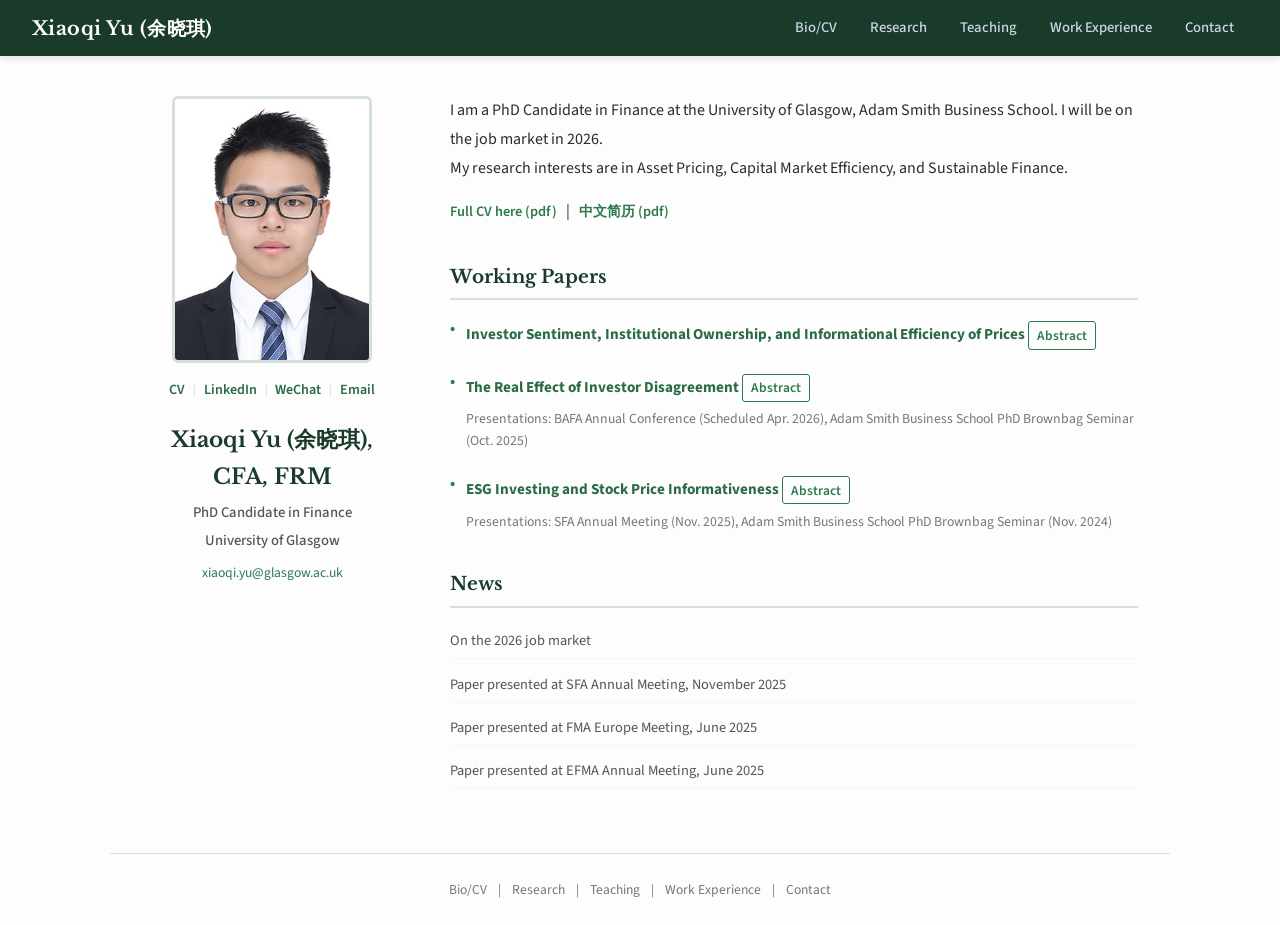
==== index.html @ 25a17296 "Update index.html" ====
<!DOCTYPE html>
<html lang="en">
<head>
  <meta charset="UTF-8">
  <meta name="viewport" content="width=device-width, initial-scale=1.0">
  <title>Xiaoqi Yu (余晓琪), CFA, FRM | Home</title>
  <meta name="google-site-verification" content="K_MhqF_qefeetKIPd_zUK1VlYM7wiKwo7QXGpNwXCl8" />
  <meta name="description" content="Academic homepage of Xiaoqi Yu, PhD Candidate in Finance at the University of Glasgow. Research in Asset Pricing, Capital Market Efficiency, and Sustainable Finance.">
  <link rel="preconnect" href="https://fonts.googleapis.com">
  <link href="https://fonts.googleapis.com/css2?family=Libre+Baskerville:wght@400;700&family=Source+Sans+3:wght@400;500;600;700&display=swap" rel="stylesheet">
  <link rel="stylesheet" href="style.css">
</head>
<body>

  <nav class="topnav">
    <a href="index.html" class="brand">Xiaoqi Yu (余晓琪)</a>
    <button class="hamburger" onclick="document.querySelector('.topnav ul').classList.toggle('open')" aria-label="Toggle menu">
      <span></span><span></span><span></span>
    </button>
    <ul>
      <li><a href="bio.html">Bio/CV</a></li>
      <li><a href="research.html">Research</a></li>
      <li><a href="teaching.html">Teaching</a></li>
      <li><a href="experience.html">Work Experience</a></li>
      <li><a href="contact.html">Contact</a></li>
    </ul>
  </nav>

  <!-- WeChat QR Popup -->
  <div class="wechat-overlay" id="wechatOverlay" onclick="if(event.target===this)this.classList.remove('open')">
    <div class="wechat-popup">
      <button class="close-btn" onclick="document.getElementById('wechatOverlay').classList.remove('open')">&times;</button>
      <h3>WeChat</h3>
      <p>Scan to add me on WeChat</p>
      <!-- Replace with your QR code image -->
      <img src="contact/WeChat%20QR%20code.jpg" alt="WeChat QR Code">
    </div>
  </div>

  <div class="page-wrapper">

    <!-- SIDEBAR -->
    <aside class="sidebar">
      <!-- Replace with your photo uploaded to contact/ folder -->
      <img class="profile-photo" src="contact/Photo-1.jpg" alt="Xiaoqi Yu">

      <div class="quick-links">
        <a href="contact/Xiaoqi%20Yu.pdf">CV</a>
        <span>|</span>
        <a href="https://www.linkedin.com/in/xiaoqi-yu-cfa-frm-919667102/" target="_blank">LinkedIn</a>
        <span>|</span>
        <a onclick="document.getElementById('wechatOverlay').classList.add('open')">WeChat</a>
        <span>|</span>
        <a href="mailto:xiaoqi.yu@glasgow.ac.uk">Email</a>
      </div>

      <div class="name">Xiaoqi Yu (余晓琪), CFA, FRM</div>
      <div class="title-line">PhD Candidate in Finance</div>
      <div class="title-line">University of Glasgow</div>
      <a class="email-link" href="mailto:xiaoqi.yu@glasgow.ac.uk">xiaoqi.yu@glasgow.ac.uk</a>
    </aside>

    <!-- MAIN CONTENT -->
    <main class="main-content">

      <p class="bio-text">
        I am a PhD Candidate in Finance at the University of Glasgow, Adam Smith Business School. I will be on the job market in 2026.<br>
        My research interests are in Asset Pricing, Capital Market Efficiency, and Sustainable Finance.
      </p>

      <a class="cv-link" href="contact/Xiaoqi%20Yu.pdf">Full CV here (pdf)</a>
      &nbsp;&nbsp;|&nbsp;&nbsp;
      <a class="cv-link" href="contact/%E4%BD%99%E6%99%93%E7%90%AA-%E4%B8%AD%E6%96%87%E7%AE%80%E5%8E%86.pdf">中文简历 (pdf)</a>

      <!-- WORKING PAPERS -->
      <h2 class="section-heading">Working Papers</h2>
      <ul class="paper-list">
        <li>
          <a class="paper-title" href="research/xiaoqi_ufuk_martin_sentiment.pdf">Investor Sentiment, Institutional Ownership, and Informational Efficiency of Prices</a>
          <span class="abstract-toggle" onclick="this.nextElementSibling.classList.toggle('open')">Abstract</span>
          <div class="abstract-content">
            We show that a stock's sensitivity to investor sentiment, measured by sentiment beta, significantly weakens the positive relation between institutional ownership and price efficiency. This impact of sentiment beta is more pronounced following optimistic periods, among overpriced stocks, and for active institutional ownership, confirming that sentiment beta acts as a binding arbitrage friction. We further show that this risk operates through two channels. First, only the sentiment-beta-orthogonal component of institutional ownership improves price efficiency, while the sentiment-beta-driven component does not. Second, institutions reduce both their holdings and trading in low-sentiment-beta stocks when sentiment exposure rises, precisely where their trading is most effective at reducing noise. Together, these channels create a self-reinforcing dynamic in which rising sentiment beta increases arbitrage risk, institutions disengage, and affected stocks are left with less informed participation and lower price efficiency. Our results are robust to alternative measures of efficiency, sentiment, and institutional activity, empirical specifications, and tests for reverse causality.
        <li>
          <a class="paper-title" href="research/xiaoqi_disagreement.pdf">The Real Effect of Investor Disagreement</a>
          <span class="abstract-toggle" onclick="this.nextElementSibling.classList.toggle('open')">Abstract</span>
          <div class="abstract-content">
            This paper studies the impact of investor disagreement on the market feedback effect. We argue and show that disagreement contains useful private information for managerial learning, such that it is positively associated with investment-to-Q sensitivity. This impact is more pronounced when learning is more likely to occur, namely for R&amp;D investment, for growth firms, and for firms that are less financially constrained. Our analysis based on a disagreement measure constructed from forecast revisions further substantiates this mechanism and helps mitigate reverse causality concerns. We also rule out the alternative explanation that disagreement merely reflects valuation uncertainty. Overall, the study provides evidence on the real effects of investor disagreement.
          </div>
          <div class="presentations">Presentations: BAFA Annual Conference (Scheduled Apr. 2026), Adam Smith Business School PhD Brownbag Seminar (Oct. 2025)</div>
        </li>
        <li>
          <a class="paper-title" href="research/xiaoqi_esginfo.pdf">ESG Investing and Stock Price Informativeness</a>
          <span class="abstract-toggle" onclick="this.nextElementSibling.classList.toggle('open')">Abstract</span>
          <div class="abstract-content">
            This study examines the impact of environmental, social, and governance (ESG) investing on stock price informativeness (PI), using 53,188 U.S. stock-quarter observations from 1996 to 2020. Price informativeness, measured as the reduction in uncertainty about future earnings based on current prices, improves with higher ESG institutional ownership. The effect is more pronounced for firms with lower ESG performance and higher ESG disclosure quality. Mechanism analysis identifies two primary channels: improved information environments, indicated by increased analyst coverage and EDGAR search volume, and long-term ESG engagement, which promotes sustainable practices and reduces uncertainty. These findings contribute to the ongoing debate on ESG investing's market implications by providing evidence that ESG ownership enhances stock price informativeness, suggesting that ESG integration strengthens market efficiency and financial stability rather than distorting price signals.
          </div>
          <div class="presentations">Presentations: SFA Annual Meeting (Nov. 2025), Adam Smith Business School PhD Brownbag Seminar (Nov. 2024)</div>
        </li>
      </ul>

      <!-- NEWS -->
      <h2 class="section-heading">News</h2>
      <ul class="news-list">
        <li><a href="#">On the 2026 job market</a></li>
        <li><a href="#">Paper presented at SFA Annual Meeting, November 2025</a></li>
        <li><a href="#">Paper presented at FMA Europe Meeting, June 2025</a></li>
        <li><a href="#">Paper presented at EFMA Annual Meeting, June 2025</a></li>
      </ul>

    </main>
  </div>

  <footer>
    <a href="bio.html">Bio/CV</a> |
    <a href="research.html">Research</a> |
    <a href="teaching.html">Teaching</a> |
    <a href="experience.html">Work Experience</a> |
    <a href="contact.html">Contact</a>
  </footer>

</body>
</html>
---- style.css ----
/* ====== RESET & BASE ====== */
*, *::before, *::after {
  margin: 0;
  padding: 0;
  box-sizing: border-box;
}

:root {
  --navy: #1a3a2a;
  --navy-light: #2a5a40;
  --accent: #2d7a4f;
  --accent-hover: #1d6a3f;
  --text: #2c2c2c;
  --text-light: #555;
  --text-muted: #777;
  --bg: #fdfdfd;
  --bg-alt: #f3f7f5;
  --border: #d4e0d9;
  --link: #2a6b45;
  --link-hover: #1a4d32;
  --sidebar-width: 260px;
  --content-max: 720px;
  --page-max: 1060px;
}

html {
  font-size: 16px;
  scroll-behavior: smooth;
}

body {
  font-family: 'Source Sans 3', 'Segoe UI', sans-serif;
  color: var(--text);
  background: var(--bg);
  line-height: 1.7;
  -webkit-font-smoothing: antialiased;
}

a {
  color: var(--link);
  text-decoration: none;
  transition: color 0.2s ease;
}

a:hover {
  color: var(--link-hover);
  text-decoration: underline;
}

img {
  max-width: 100%;
  display: block;
}

/* ====== NAVIGATION ====== */
nav.topnav {
  background: var(--navy);
  padding: 0 2rem;
  display: flex;
  align-items: center;
  justify-content: space-between;
  height: 56px;
  position: sticky;
  top: 0;
  z-index: 100;
  box-shadow: 0 2px 8px rgba(0,0,0,0.12);
}

nav.topnav .brand {
  font-family: 'Libre Baskerville', Georgia, serif;
  font-size: 1.2rem;
  color: #fff;
  font-weight: 700;
  letter-spacing: 0.02em;
}

nav.topnav .brand:hover {
  color: #d4e8dc;
  text-decoration: none;
}

nav.topnav ul {
  list-style: none;
  display: flex;
  gap: 0.25rem;
}

nav.topnav ul li a {
  color: #ccd6e6;
  padding: 0.5rem 0.9rem;
  border-radius: 4px;
  font-size: 0.92rem;
  font-weight: 500;
  transition: background 0.2s, color 0.2s;
}

nav.topnav ul li a:hover,
nav.topnav ul li a.active {
  background: rgba(255,255,255,0.1);
  color: #fff;
  text-decoration: none;
}

.hamburger {
  display: none;
  background: none;
  border: none;
  cursor: pointer;
  padding: 4px;
}

.hamburger span {
  display: block;
  width: 22px;
  height: 2px;
  background: #ccd6e6;
  margin: 5px 0;
  border-radius: 2px;
  transition: 0.3s;
}

/* ====== MAIN LAYOUT ====== */
.page-wrapper {
  max-width: var(--page-max);
  margin: 0 auto;
  padding: 2.5rem 2rem 4rem;
  display: flex;
  gap: 3rem;
}

/* ====== SIDEBAR (home page) ====== */
.sidebar {
  width: var(--sidebar-width);
  flex-shrink: 0;
  text-align: center;
}

.sidebar .profile-photo {
  width: 200px;
  height: 267px;
  border-radius: 6px;
  object-fit: cover;
  margin: 0 auto 1rem;
  border: 3px solid var(--border);
  background: var(--bg-alt);
}

.sidebar .quick-links {
  font-size: 0.88rem;
  margin-bottom: 1.2rem;
  color: var(--text-muted);
}

.sidebar .quick-links a {
  font-weight: 600;
  cursor: pointer;
}

.sidebar .quick-links span {
  margin: 0 0.3rem;
  color: var(--border);
}

.sidebar .name {
  font-family: 'Libre Baskerville', Georgia, serif;
  font-size: 1.35rem;
  font-weight: 700;
  color: var(--navy);
  margin-bottom: 0.3rem;
}

.sidebar .title-line {
  font-size: 0.92rem;
  color: var(--text-light);
  margin-bottom: 0.15rem;
  font-weight: 500;
}

.sidebar .email-link {
  font-size: 0.85rem;
  color: var(--accent);
  margin-top: 0.5rem;
  display: block;
}

/* ====== MAIN CONTENT ====== */
.main-content {
  flex: 1;
  max-width: var(--content-max);
  min-width: 0;
}

.bio-text {
  font-size: 1rem;
  line-height: 1.8;
  margin-bottom: 1rem;
  color: var(--text);
}

.cv-link {
  font-size: 0.9rem;
  font-weight: 600;
  color: var(--accent);
}

/* ====== SECTION HEADINGS ====== */
.section-heading {
  font-family: 'Libre Baskerville', Georgia, serif;
  font-size: 1.15rem;
  font-weight: 700;
  color: var(--navy);
  margin: 2.2rem 0 1rem;
  padding-bottom: 0.4rem;
  border-bottom: 2px solid var(--border);
}

/* ====== PAPER LIST ====== */
.paper-list {
  list-style: none;
  display: flex;
  flex-direction: column;
  gap: 1.2rem;
}

.paper-list li {
  font-size: 0.95rem;
  line-height: 1.6;
  padding-left: 1rem;
  position: relative;
}

.paper-list li::before {
  content: '•';
  position: absolute;
  left: 0;
  color: var(--accent);
  font-weight: bold;
}

.paper-list li .paper-title {
  font-weight: 700;
  color: var(--link);
}

.paper-list li .paper-title:hover {
  color: var(--link-hover);
}

.paper-list li .coauthors {
  color: var(--text-light);
}

.paper-list li .paper-detail {
  font-size: 0.88rem;
  color: var(--text-muted);
  font-style: italic;
  margin-top: 0.2rem;
}

/* ====== ABSTRACT TOGGLE ====== */
.abstract-toggle {
  display: inline-block;
  font-size: 0.84rem;
  font-weight: 600;
  color: var(--accent);
  cursor: pointer;
  margin-top: 0.3rem;
  padding: 0.15rem 0.5rem;
  border: 1px solid var(--accent);
  border-radius: 3px;
  background: transparent;
  transition: background 0.2s, color 0.2s;
  user-select: none;
}

.abstract-toggle:hover {
  background: var(--accent);
  color: #fff;
}

.abstract-content {
  display: none;
  margin-top: 0.6rem;
  padding: 0.8rem 1rem;
  background: var(--bg-alt);
  border-left: 3px solid var(--accent);
  border-radius: 0 4px 4px 0;
  font-size: 0.88rem;
  line-height: 1.7;
  color: var(--text-light);
}

.abstract-content.open {
  display: block;
}

.presentations {
  font-size: 0.86rem;
  color: var(--text-muted);
  margin-top: 0.4rem;
}

/* ====== NEWS LIST ====== */
.news-list {
  list-style: none;
  display: flex;
  flex-direction: column;
  gap: 0.5rem;
}

.news-list li a {
  font-size: 0.9rem;
  line-height: 1.5;
  color: var(--text-light);
  display: block;
  padding: 0.4rem 0;
  border-bottom: 1px solid var(--bg-alt);
  transition: color 0.2s;
}

.news-list li a:hover {
  color: var(--link);
  text-decoration: none;
}

/* ====== FULL WIDTH PAGE ====== */
.page-full {
  max-width: var(--page-max);
  margin: 0 auto;
  padding: 2.5rem 2rem 4rem;
}

.page-title {
  font-family: 'Libre Baskerville', Georgia, serif;
  font-size: 1.6rem;
  font-weight: 700;
  color: var(--navy);
  margin-bottom: 1.5rem;
  padding-bottom: 0.5rem;
  border-bottom: 2px solid var(--border);
}

.page-full p,
.page-full li {
  font-size: 0.97rem;
  line-height: 1.8;
  color: var(--text);
}

.page-full p + p {
  margin-top: 1rem;
}

/* ====== TABLE ====== */
.info-table {
  width: 100%;
  border-collapse: collapse;
  margin: 1rem 0 2rem;
}

.info-table th,
.info-table td {
  text-align: left;
  padding: 0.6rem 1rem;
  font-size: 0.93rem;
  border-bottom: 1px solid var(--border);
}

.info-table th {
  font-weight: 700;
  color: var(--navy);
  background: var(--bg-alt);
  white-space: nowrap;
}

.info-table td {
  color: var(--text);
}

/* ====== EXPERIENCE ====== */
.experience-item {
  margin-bottom: 2rem;
}

.experience-item .exp-header {
  display: flex;
  justify-content: space-between;
  align-items: baseline;
  flex-wrap: wrap;
  margin-bottom: 0.3rem;
}

.experience-item .exp-company {
  font-family: 'Libre Baskerville', Georgia, serif;
  font-size: 1.05rem;
  font-weight: 700;
  color: var(--navy);
}

.experience-item .exp-date {
  font-size: 0.88rem;
  color: var(--text-muted);
}

.experience-item .exp-role {
  font-size: 0.95rem;
  font-weight: 600;
  color: var(--text-light);
  margin-bottom: 0.2rem;
}

.experience-item .exp-location {
  font-size: 0.88rem;
  color: var(--text-muted);
  margin-bottom: 0.6rem;
}

.experience-item ul {
  list-style: none;
  display: flex;
  flex-direction: column;
  gap: 0.4rem;
}

.experience-item ul li {
  font-size: 0.93rem;
  line-height: 1.7;
  padding-left: 1rem;
  position: relative;
  color: var(--text);
}

.experience-item ul li::before {
  content: '•';
  position: absolute;
  left: 0;
  color: var(--accent);
  font-weight: bold;
}

/* ====== CONTACT PAGE ====== */
.contact-grid {
  display: grid;
  grid-template-columns: 1fr 1fr;
  gap: 2rem;
  margin-top: 1rem;
}

.contact-card {
  background: var(--bg-alt);
  border: 1px solid var(--border);
  border-radius: 6px;
  padding: 1.5rem;
}

.contact-card h3 {
  font-family: 'Libre Baskerville', Georgia, serif;
  font-size: 1rem;
  color: var(--navy);
  margin-bottom: 0.8rem;
}

.contact-card p {
  font-size: 0.93rem;
  line-height: 1.7;
  color: var(--text-light);
}

.contact-card .wechat-qr {
  max-width: 180px;
  margin-top: 0.5rem;
  border-radius: 4px;
  border: 1px solid var(--border);
}

/* ====== WECHAT POPUP (sidebar) ====== */
.wechat-overlay {
  display: none;
  position: fixed;
  top: 0;
  left: 0;
  width: 100%;
  height: 100%;
  background: rgba(0,0,0,0.5);
  z-index: 200;
  justify-content: center;
  align-items: center;
}

.wechat-overlay.open {
  display: flex;
}

.wechat-popup {
  background: #fff;
  border-radius: 8px;
  padding: 2rem;
  text-align: center;
  max-width: 300px;
  box-shadow: 0 8px 32px rgba(0,0,0,0.2);
  position: relative;
}

.wechat-popup h3 {
  font-family: 'Libre Baskerville', Georgia, serif;
  font-size: 1rem;
  color: var(--navy);
  margin-bottom: 0.5rem;
}

.wechat-popup p {
  font-size: 0.88rem;
  color: var(--text-muted);
  margin-bottom: 1rem;
}

.wechat-popup img {
  max-width: 200px;
  margin: 0 auto;
  border-radius: 4px;
  border: 1px solid var(--border);
}

.wechat-popup .close-btn {
  position: absolute;
  top: 0.5rem;
  right: 0.8rem;
  font-size: 1.3rem;
  background: none;
  border: none;
  cursor: pointer;
  color: var(--text-muted);
  line-height: 1;
}

.wechat-popup .close-btn:hover {
  color: var(--text);
}

/* ====== FOOTER ====== */
footer {
  text-align: center;
  padding: 1.5rem 2rem;
  font-size: 0.85rem;
  color: var(--text-muted);
  border-top: 1px solid var(--border);
  max-width: var(--page-max);
  margin: 0 auto;
}

footer a {
  color: var(--text-muted);
  margin: 0 0.5rem;
}

footer a:hover {
  color: var(--link);
}

/* ====== RESPONSIVE ====== */
@media (max-width: 768px) {
  nav.topnav {
    padding: 0 1rem;
  }

  nav.topnav ul {
    display: none;
    position: absolute;
    top: 56px;
    left: 0;
    right: 0;
    background: var(--navy);
    flex-direction: column;
    padding: 0.5rem 0;
    box-shadow: 0 4px 12px rgba(0,0,0,0.15);
  }

  nav.topnav ul.open {
    display: flex;
  }

  nav.topnav ul li a {
    padding: 0.7rem 1.5rem;
    display: block;
  }

  .hamburger {
    display: block;
  }

  .page-wrapper {
    flex-direction: column;
    padding: 1.5rem 1rem 3rem;
    gap: 2rem;
  }

  .sidebar {
    width: 100%;
  }

  .sidebar .profile-photo {
    width: 160px;
    height: 213px;
  }

  .contact-grid {
    grid-template-columns: 1fr;
  }

  .page-full {
    padding: 1.5rem 1rem 3rem;
  }

  .experience-item .exp-header {
    flex-direction: column;
  }
}
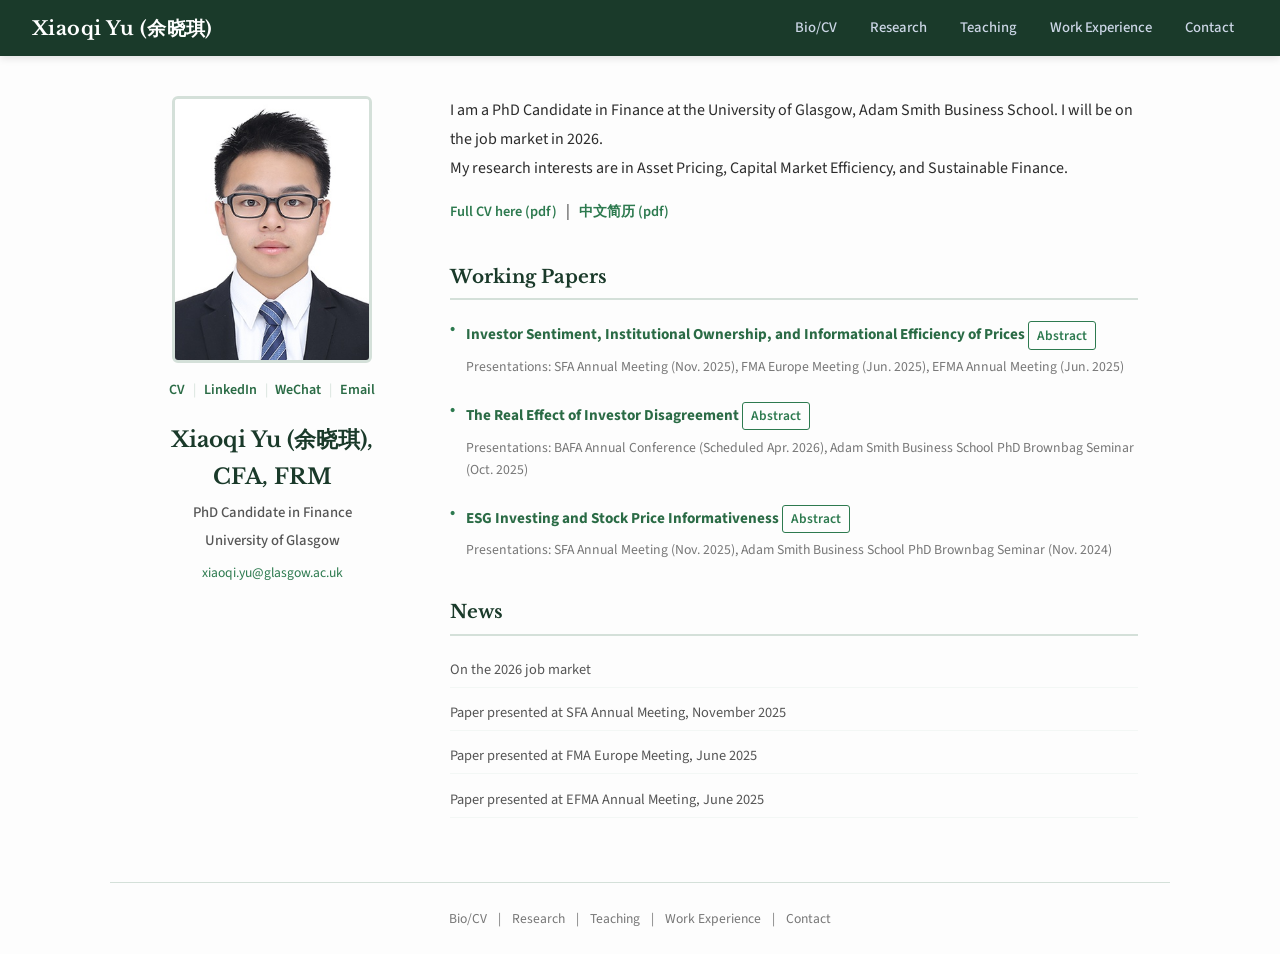
==== commit f32edadb: "Update index.html" ====
--- a/index.html
+++ b/index.html
@@ -80,6 +80,8 @@
           <span class="abstract-toggle" onclick="this.nextElementSibling.classList.toggle('open')">Abstract</span>
           <div class="abstract-content">
             We show that a stock's sensitivity to investor sentiment, measured by sentiment beta, significantly weakens the positive relation between institutional ownership and price efficiency. This impact of sentiment beta is more pronounced following optimistic periods, among overpriced stocks, and for active institutional ownership, confirming that sentiment beta acts as a binding arbitrage friction. We further show that this risk operates through two channels. First, only the sentiment-beta-orthogonal component of institutional ownership improves price efficiency, while the sentiment-beta-driven component does not. Second, institutions reduce both their holdings and trading in low-sentiment-beta stocks when sentiment exposure rises, precisely where their trading is most effective at reducing noise. Together, these channels create a self-reinforcing dynamic in which rising sentiment beta increases arbitrage risk, institutions disengage, and affected stocks are left with less informed participation and lower price efficiency. Our results are robust to alternative measures of efficiency, sentiment, and institutional activity, empirical specifications, and tests for reverse causality.
+          </div>
+          <div class="presentations">Presentations: SFA Annual Meeting (Nov. 2025), FMA Europe Meeting (Jun. 2025), EFMA Annual Meeting (Jun. 2025)</div>
         <li>
           <a class="paper-title" href="research/xiaoqi_disagreement.pdf">The Real Effect of Investor Disagreement</a>
           <span class="abstract-toggle" onclick="this.nextElementSibling.classList.toggle('open')">Abstract</span>
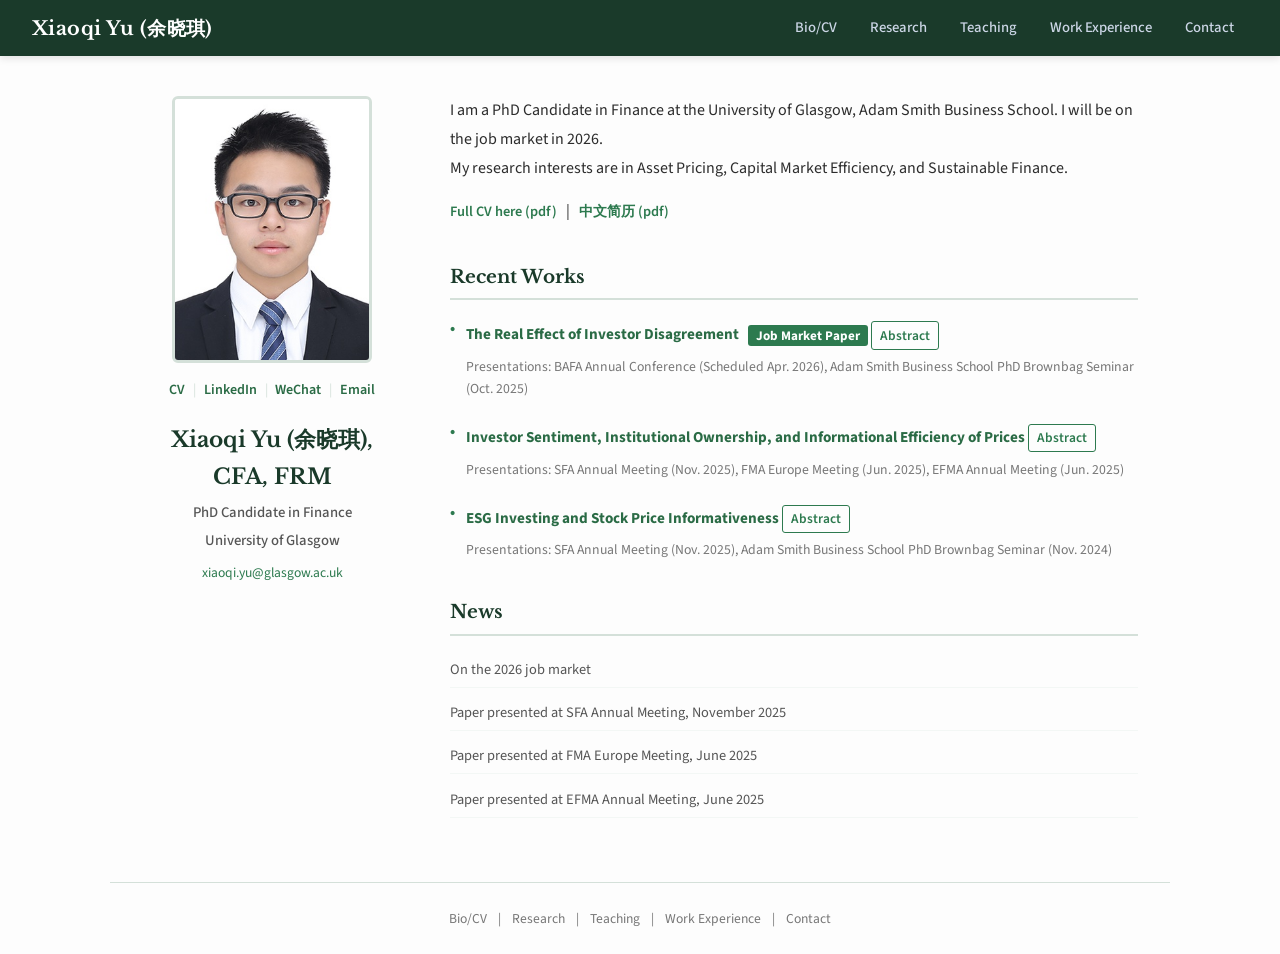
==== commit 2085c460: "Update index.html" ====
--- a/index.html
+++ b/index.html
@@ -73,8 +73,17 @@
       <a class="cv-link" href="contact/%E4%BD%99%E6%99%93%E7%90%AA-%E4%B8%AD%E6%96%87%E7%AE%80%E5%8E%86.pdf">中文简历 (pdf)</a>
 
       <!-- WORKING PAPERS -->
-      <h2 class="section-heading">Working Papers</h2>
+      <h2 class="section-heading">Recent Works</h2>
       <ul class="paper-list">
+        <li>
+          <a class="paper-title" href="research/xiaoqi_disagreement.pdf">The Real Effect of Investor Disagreement</a>
+          <span style="font-size: 0.82rem; font-weight: 700; color: #fff; background: var(--accent); padding: 0.1rem 0.5rem; border-radius: 3px; margin-left: 0.4rem;">Job Market Paper</span>
+          <span class="abstract-toggle" onclick="this.nextElementSibling.classList.toggle('open')">Abstract</span>
+          <div class="abstract-content">
+            This paper studies the impact of investor disagreement on the market feedback effect. We argue and show that disagreement contains useful private information for managerial learning, such that it is positively associated with investment-to-Q sensitivity. This impact is more pronounced when learning is more likely to occur, namely for R&amp;D investment, for growth firms, and for firms that are less financially constrained. Our analysis based on a disagreement measure constructed from forecast revisions further substantiates this mechanism and helps mitigate reverse causality concerns. We also rule out the alternative explanation that disagreement merely reflects valuation uncertainty. Overall, the study provides evidence on the real effects of investor disagreement.
+          </div>
+          <div class="presentations">Presentations: BAFA Annual Conference (Scheduled Apr. 2026), Adam Smith Business School PhD Brownbag Seminar (Oct. 2025)</div>
+        </li>
         <li>
           <a class="paper-title" href="research/xiaoqi_ufuk_martin_sentiment.pdf">Investor Sentiment, Institutional Ownership, and Informational Efficiency of Prices</a>
           <span class="abstract-toggle" onclick="this.nextElementSibling.classList.toggle('open')">Abstract</span>
@@ -82,13 +91,6 @@
             We show that a stock's sensitivity to investor sentiment, measured by sentiment beta, significantly weakens the positive relation between institutional ownership and price efficiency. This impact of sentiment beta is more pronounced following optimistic periods, among overpriced stocks, and for active institutional ownership, confirming that sentiment beta acts as a binding arbitrage friction. We further show that this risk operates through two channels. First, only the sentiment-beta-orthogonal component of institutional ownership improves price efficiency, while the sentiment-beta-driven component does not. Second, institutions reduce both their holdings and trading in low-sentiment-beta stocks when sentiment exposure rises, precisely where their trading is most effective at reducing noise. Together, these channels create a self-reinforcing dynamic in which rising sentiment beta increases arbitrage risk, institutions disengage, and affected stocks are left with less informed participation and lower price efficiency. Our results are robust to alternative measures of efficiency, sentiment, and institutional activity, empirical specifications, and tests for reverse causality.
           </div>
           <div class="presentations">Presentations: SFA Annual Meeting (Nov. 2025), FMA Europe Meeting (Jun. 2025), EFMA Annual Meeting (Jun. 2025)</div>
-        <li>
-          <a class="paper-title" href="research/xiaoqi_disagreement.pdf">The Real Effect of Investor Disagreement</a>
-          <span class="abstract-toggle" onclick="this.nextElementSibling.classList.toggle('open')">Abstract</span>
-          <div class="abstract-content">
-            This paper studies the impact of investor disagreement on the market feedback effect. We argue and show that disagreement contains useful private information for managerial learning, such that it is positively associated with investment-to-Q sensitivity. This impact is more pronounced when learning is more likely to occur, namely for R&amp;D investment, for growth firms, and for firms that are less financially constrained. Our analysis based on a disagreement measure constructed from forecast revisions further substantiates this mechanism and helps mitigate reverse causality concerns. We also rule out the alternative explanation that disagreement merely reflects valuation uncertainty. Overall, the study provides evidence on the real effects of investor disagreement.
-          </div>
-          <div class="presentations">Presentations: BAFA Annual Conference (Scheduled Apr. 2026), Adam Smith Business School PhD Brownbag Seminar (Oct. 2025)</div>
         </li>
         <li>
           <a class="paper-title" href="research/xiaoqi_esginfo.pdf">ESG Investing and Stock Price Informativeness</a>
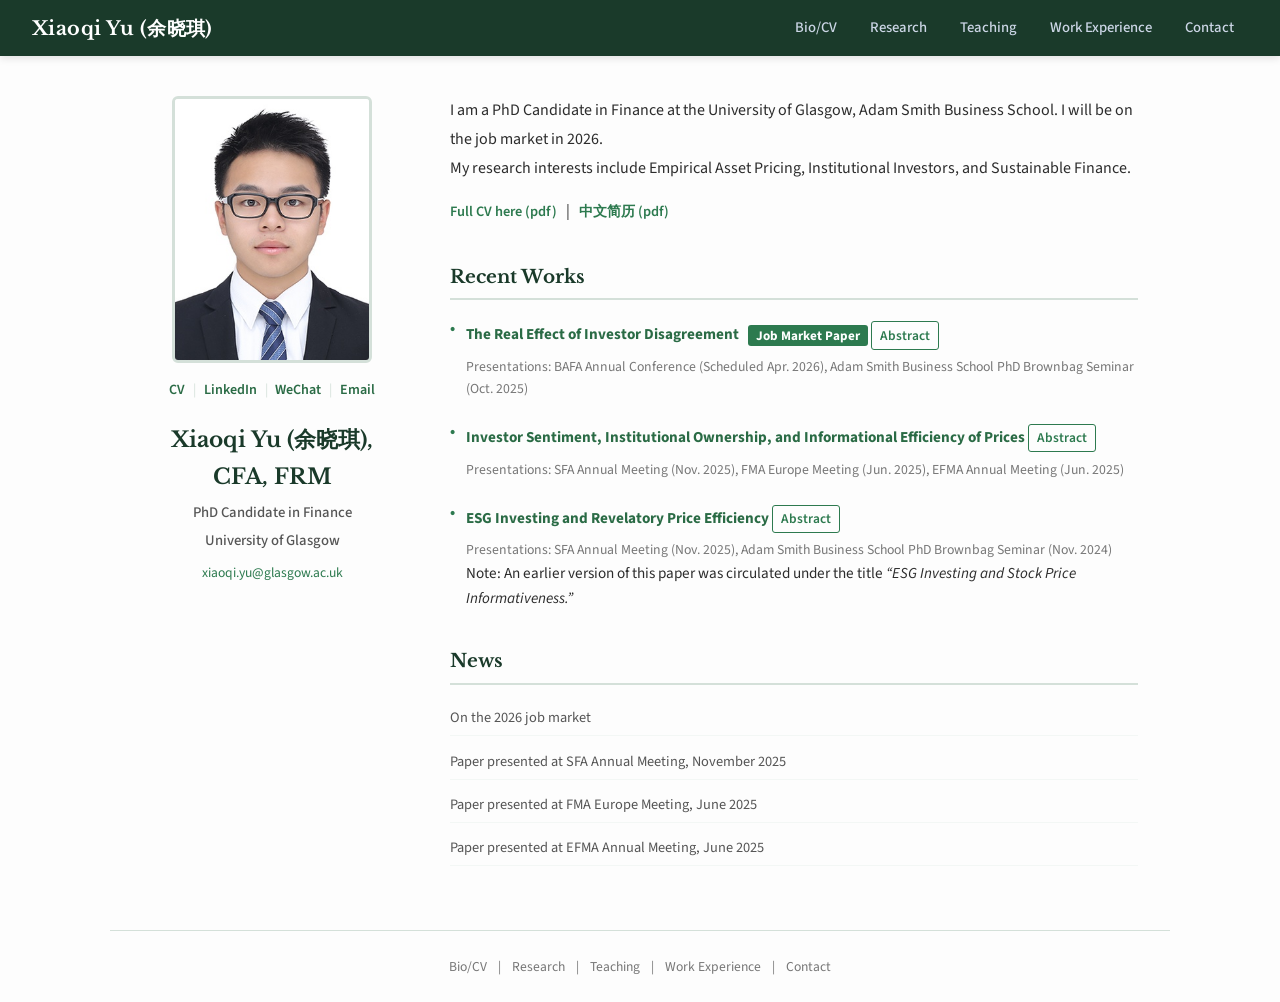
==== commit bc5fdd29: "Revise research interests and paper abstracts Updated research interests and abstract content for cl" ====
--- a/index.html
+++ b/index.html
@@ -9,6 +9,8 @@
   <link rel="preconnect" href="https://fonts.googleapis.com">
   <link href="https://fonts.googleapis.com/css2?family=Libre+Baskerville:wght@400;700&family=Source+Sans+3:wght@400;500;600;700&display=swap" rel="stylesheet">
   <link rel="stylesheet" href="style.css">
+  <link rel="icon" href="favicon.ico" type="image/x-icon">
+  <link rel="apple-touch-icon" href="apple-touch-icon.png">
 </head>
 <body>
 
@@ -65,7 +67,7 @@
 
       <p class="bio-text">
         I am a PhD Candidate in Finance at the University of Glasgow, Adam Smith Business School. I will be on the job market in 2026.<br>
-        My research interests are in Asset Pricing, Capital Market Efficiency, and Sustainable Finance.
+        My research interests include Empirical Asset Pricing, Institutional Investors, and Sustainable Finance.
       </p>
 
       <a class="cv-link" href="contact/Xiaoqi%20Yu.pdf">Full CV here (pdf)</a>
@@ -80,7 +82,7 @@
           <span style="font-size: 0.82rem; font-weight: 700; color: #fff; background: var(--accent); padding: 0.1rem 0.5rem; border-radius: 3px; margin-left: 0.4rem;">Job Market Paper</span>
           <span class="abstract-toggle" onclick="this.nextElementSibling.classList.toggle('open')">Abstract</span>
           <div class="abstract-content">
-            This paper studies the impact of investor disagreement on the market feedback effect. We argue and show that disagreement contains useful private information for managerial learning, such that it is positively associated with investment-to-Q sensitivity. This impact is more pronounced when learning is more likely to occur, namely for R&amp;D investment, for growth firms, and for firms that are less financially constrained. Our analysis based on a disagreement measure constructed from forecast revisions further substantiates this mechanism and helps mitigate reverse causality concerns. We also rule out the alternative explanation that disagreement merely reflects valuation uncertainty. Overall, the study provides evidence on the real effects of investor disagreement.
+            This paper examines how investor disagreement affects the informational feedback from stock prices to corporate investment. We show that higher investor disagreement is associated with stronger investment-to-Q sensitivity. The effect is more pronounced when managers have greater demand for external information (i.e., for R\&D investment and among growth firms) and when investors’ information is more effectively incorporated into prices (i.e., under stronger investor price conditioning and higher analyst coverage), providing evidence consistent with managerial learning. Additional tests indicate that the results are not explained by market timing or valuation uncertainty. Disagreement constructed from analysts' forecast revisions around earnings announcements yields similar results and traces the information flow from the market back to the firm, and analyses exploiting Regulation Fair Disclosure as an exogenous shock provide causal evidence. Overall, the findings suggest that investor disagreement can reflect heterogeneous external information that prices aggregate and managers subsequently use in investment decisions.
           </div>
           <div class="presentations">Presentations: BAFA Annual Conference (Scheduled Apr. 2026), Adam Smith Business School PhD Brownbag Seminar (Oct. 2025)</div>
         </li>
@@ -93,12 +95,13 @@
           <div class="presentations">Presentations: SFA Annual Meeting (Nov. 2025), FMA Europe Meeting (Jun. 2025), EFMA Annual Meeting (Jun. 2025)</div>
         </li>
         <li>
-          <a class="paper-title" href="research/xiaoqi_esginfo.pdf">ESG Investing and Stock Price Informativeness</a>
+          <a class="paper-title" href="research/xiaoqi_esginfo.pdf">ESG Investing and Revelatory Price Efficiency</a>
           <span class="abstract-toggle" onclick="this.nextElementSibling.classList.toggle('open')">Abstract</span>
           <div class="abstract-content">
-            This study examines the impact of environmental, social, and governance (ESG) investing on stock price informativeness (PI), using 53,188 U.S. stock-quarter observations from 1996 to 2020. Price informativeness, measured as the reduction in uncertainty about future earnings based on current prices, improves with higher ESG institutional ownership. The effect is more pronounced for firms with lower ESG performance and higher ESG disclosure quality. Mechanism analysis identifies two primary channels: improved information environments, indicated by increased analyst coverage and EDGAR search volume, and long-term ESG engagement, which promotes sustainable practices and reduces uncertainty. These findings contribute to the ongoing debate on ESG investing's market implications by providing evidence that ESG ownership enhances stock price informativeness, suggesting that ESG integration strengthens market efficiency and financial stability rather than distorting price signals.
+            This study investigates the relation between ESG institutional ownership and revelatory price efficiency. Higher ESG institutional ownership is associated with greater sensitivity of corporate investment to Tobin's $Q$, consistent with stronger managerial learning from stock prices. The relation is particularly pronounced for R\&D investment, where learning is more needed. Higher ESG institutional ownership is associated with greater broad information acquisition and dissemination. This broader informational role is complemented by an ESG-specific component. The effect of ESG ownership is particularly evident when investors' ESG orientation concerns financially material sustainability issues and becomes more pronounced when climate-related opportunities are more salient. Overall, ESG institutional investors help incorporate information into stock prices that managers do not already possess and can use in investment decisions.
           </div>
-          <div class="presentations">Presentations: SFA Annual Meeting (Nov. 2025), Adam Smith Business School PhD Brownbag Seminar (Nov. 2024)</div>
+          <div class="presentations">Presentations: SFA Annual Meeting (Nov. 2025), Adam Smith Business School PhD Brownbag Seminar (Nov. 2024)</div>        
+          <div class="paper-note">Note: An earlier version of this paper was circulated under the title <em>“ESG Investing and Stock Price Informativeness.”</em></div>
         </li>
       </ul>
 
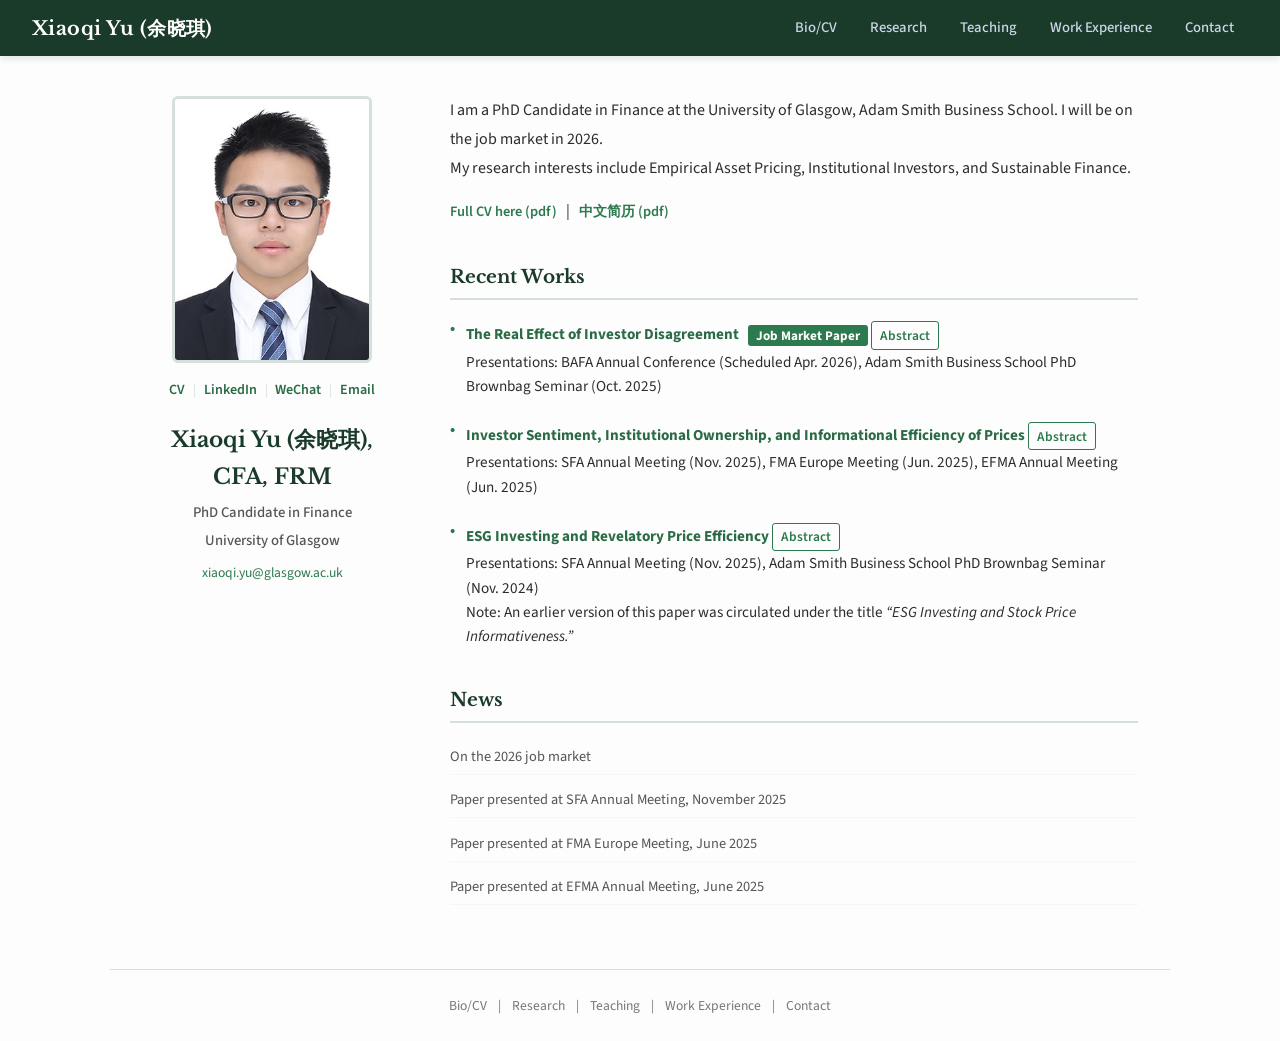
==== commit 414d67e7: "Update index.html" ====
--- a/index.html
+++ b/index.html
@@ -84,7 +84,7 @@
           <div class="abstract-content">
             This paper examines how investor disagreement affects the informational feedback from stock prices to corporate investment. We show that higher investor disagreement is associated with stronger investment-to-Q sensitivity. The effect is more pronounced when managers have greater demand for external information (i.e., for R\&D investment and among growth firms) and when investors’ information is more effectively incorporated into prices (i.e., under stronger investor price conditioning and higher analyst coverage), providing evidence consistent with managerial learning. Additional tests indicate that the results are not explained by market timing or valuation uncertainty. Disagreement constructed from analysts' forecast revisions around earnings announcements yields similar results and traces the information flow from the market back to the firm, and analyses exploiting Regulation Fair Disclosure as an exogenous shock provide causal evidence. Overall, the findings suggest that investor disagreement can reflect heterogeneous external information that prices aggregate and managers subsequently use in investment decisions.
           </div>
-          <div class="presentations">Presentations: BAFA Annual Conference (Scheduled Apr. 2026), Adam Smith Business School PhD Brownbag Seminar (Oct. 2025)</div>
+          <div class="paper-note">Presentations: BAFA Annual Conference (Scheduled Apr. 2026), Adam Smith Business School PhD Brownbag Seminar (Oct. 2025)</div>
         </li>
         <li>
           <a class="paper-title" href="research/xiaoqi_ufuk_martin_sentiment.pdf">Investor Sentiment, Institutional Ownership, and Informational Efficiency of Prices</a>
@@ -92,7 +92,7 @@
           <div class="abstract-content">
             We show that a stock's sensitivity to investor sentiment, measured by sentiment beta, significantly weakens the positive relation between institutional ownership and price efficiency. This impact of sentiment beta is more pronounced following optimistic periods, among overpriced stocks, and for active institutional ownership, confirming that sentiment beta acts as a binding arbitrage friction. We further show that this risk operates through two channels. First, only the sentiment-beta-orthogonal component of institutional ownership improves price efficiency, while the sentiment-beta-driven component does not. Second, institutions reduce both their holdings and trading in low-sentiment-beta stocks when sentiment exposure rises, precisely where their trading is most effective at reducing noise. Together, these channels create a self-reinforcing dynamic in which rising sentiment beta increases arbitrage risk, institutions disengage, and affected stocks are left with less informed participation and lower price efficiency. Our results are robust to alternative measures of efficiency, sentiment, and institutional activity, empirical specifications, and tests for reverse causality.
           </div>
-          <div class="presentations">Presentations: SFA Annual Meeting (Nov. 2025), FMA Europe Meeting (Jun. 2025), EFMA Annual Meeting (Jun. 2025)</div>
+          <div class="paper-note">Presentations: SFA Annual Meeting (Nov. 2025), FMA Europe Meeting (Jun. 2025), EFMA Annual Meeting (Jun. 2025)</div>
         </li>
         <li>
           <a class="paper-title" href="research/xiaoqi_esginfo.pdf">ESG Investing and Revelatory Price Efficiency</a>
@@ -100,7 +100,7 @@
           <div class="abstract-content">
             This study investigates the relation between ESG institutional ownership and revelatory price efficiency. Higher ESG institutional ownership is associated with greater sensitivity of corporate investment to Tobin's $Q$, consistent with stronger managerial learning from stock prices. The relation is particularly pronounced for R\&D investment, where learning is more needed. Higher ESG institutional ownership is associated with greater broad information acquisition and dissemination. This broader informational role is complemented by an ESG-specific component. The effect of ESG ownership is particularly evident when investors' ESG orientation concerns financially material sustainability issues and becomes more pronounced when climate-related opportunities are more salient. Overall, ESG institutional investors help incorporate information into stock prices that managers do not already possess and can use in investment decisions.
           </div>
-          <div class="presentations">Presentations: SFA Annual Meeting (Nov. 2025), Adam Smith Business School PhD Brownbag Seminar (Nov. 2024)</div>        
+          <div class="paper-note">Presentations: SFA Annual Meeting (Nov. 2025), Adam Smith Business School PhD Brownbag Seminar (Nov. 2024)</div>        
           <div class="paper-note">Note: An earlier version of this paper was circulated under the title <em>“ESG Investing and Stock Price Informativeness.”</em></div>
         </li>
       </ul>
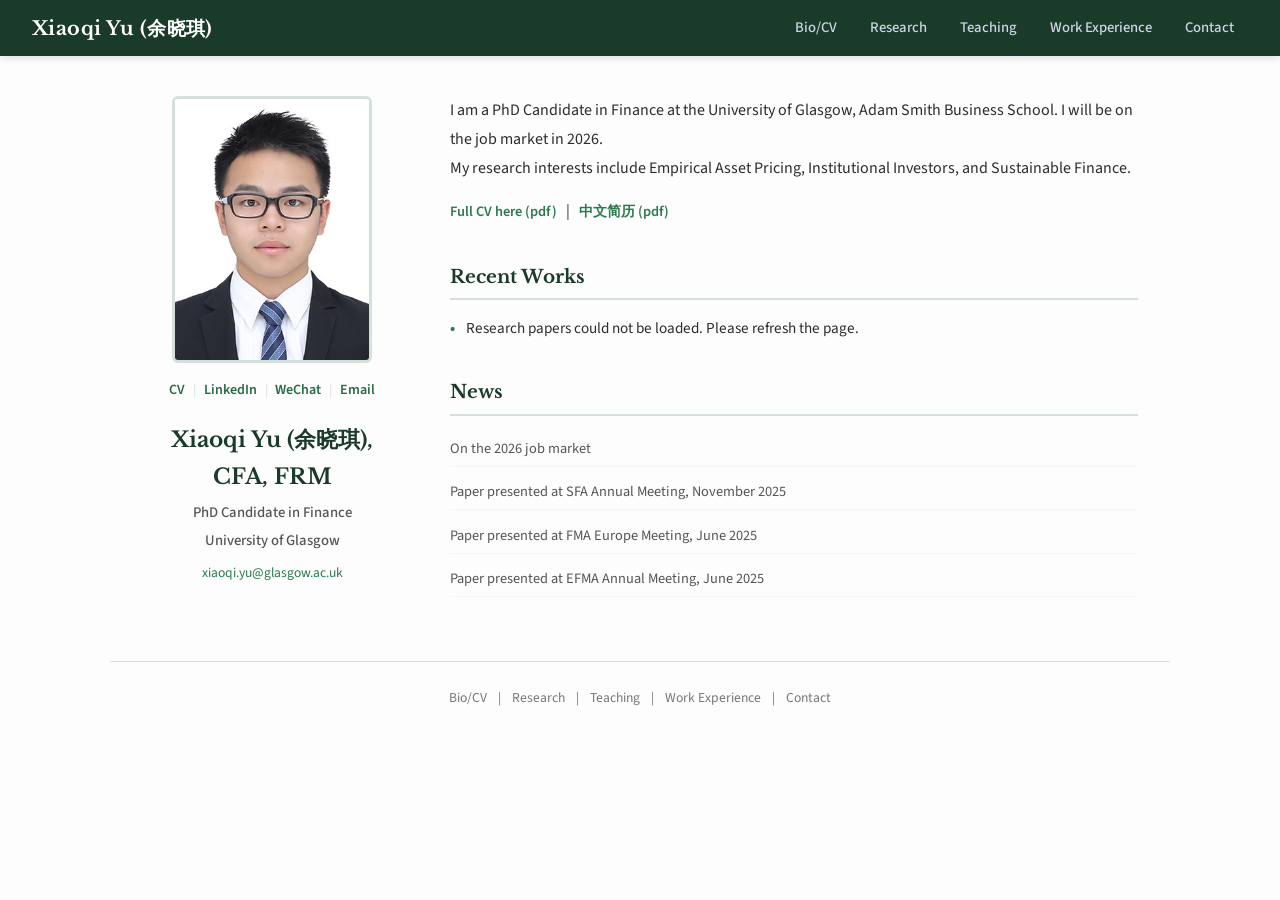
==== commit 99d5997d: "Major update on structure and display logic" ====
--- a/index.html
+++ b/index.html
@@ -1,3 +1,4 @@
+
 <!DOCTYPE html>
 <html lang="en">
 <head>
@@ -34,7 +35,6 @@
       <button class="close-btn" onclick="document.getElementById('wechatOverlay').classList.remove('open')">&times;</button>
       <h3>WeChat</h3>
       <p>Scan to add me on WeChat</p>
-      <!-- Replace with your QR code image -->
       <img src="contact/WeChat%20QR%20code.jpg" alt="WeChat QR Code">
     </div>
   </div>
@@ -43,7 +43,6 @@
 
     <!-- SIDEBAR -->
     <aside class="sidebar">
-      <!-- Replace with your photo uploaded to contact/ folder -->
       <img class="profile-photo" src="contact/Photo-1.jpg" alt="Xiaoqi Yu">
 
       <div class="quick-links">
@@ -76,34 +75,8 @@
 
       <!-- WORKING PAPERS -->
       <h2 class="section-heading">Recent Works</h2>
-      <ul class="paper-list">
-        <li>
-          <a class="paper-title" href="research/xiaoqi_disagreement.pdf">The Real Effect of Investor Disagreement</a>
-          <span style="font-size: 0.82rem; font-weight: 700; color: #fff; background: var(--accent); padding: 0.1rem 0.5rem; border-radius: 3px; margin-left: 0.4rem;">Job Market Paper</span>
-          <span class="abstract-toggle" onclick="this.nextElementSibling.classList.toggle('open')">Abstract</span>
-          <div class="abstract-content">
-            This paper examines how investor disagreement affects the informational feedback from stock prices to corporate investment. We show that higher investor disagreement is associated with stronger investment-to-Q sensitivity. The effect is more pronounced when managers have greater demand for external information (i.e., for R\&D investment and among growth firms) and when investors’ information is more effectively incorporated into prices (i.e., under stronger investor price conditioning and higher analyst coverage), providing evidence consistent with managerial learning. Additional tests indicate that the results are not explained by market timing or valuation uncertainty. Disagreement constructed from analysts' forecast revisions around earnings announcements yields similar results and traces the information flow from the market back to the firm, and analyses exploiting Regulation Fair Disclosure as an exogenous shock provide causal evidence. Overall, the findings suggest that investor disagreement can reflect heterogeneous external information that prices aggregate and managers subsequently use in investment decisions.
-          </div>
-          <div class="paper-note">Presentations: BAFA Annual Conference (Scheduled Apr. 2026), Adam Smith Business School PhD Brownbag Seminar (Oct. 2025)</div>
-        </li>
-        <li>
-          <a class="paper-title" href="research/xiaoqi_ufuk_martin_sentiment.pdf">Investor Sentiment, Institutional Ownership, and Informational Efficiency of Prices</a>
-          <span class="abstract-toggle" onclick="this.nextElementSibling.classList.toggle('open')">Abstract</span>
-          <div class="abstract-content">
-            We show that a stock's sensitivity to investor sentiment, measured by sentiment beta, significantly weakens the positive relation between institutional ownership and price efficiency. This impact of sentiment beta is more pronounced following optimistic periods, among overpriced stocks, and for active institutional ownership, confirming that sentiment beta acts as a binding arbitrage friction. We further show that this risk operates through two channels. First, only the sentiment-beta-orthogonal component of institutional ownership improves price efficiency, while the sentiment-beta-driven component does not. Second, institutions reduce both their holdings and trading in low-sentiment-beta stocks when sentiment exposure rises, precisely where their trading is most effective at reducing noise. Together, these channels create a self-reinforcing dynamic in which rising sentiment beta increases arbitrage risk, institutions disengage, and affected stocks are left with less informed participation and lower price efficiency. Our results are robust to alternative measures of efficiency, sentiment, and institutional activity, empirical specifications, and tests for reverse causality.
-          </div>
-          <div class="paper-note">Presentations: SFA Annual Meeting (Nov. 2025), FMA Europe Meeting (Jun. 2025), EFMA Annual Meeting (Jun. 2025)</div>
-        </li>
-        <li>
-          <a class="paper-title" href="research/xiaoqi_esginfo.pdf">ESG Investing and Revelatory Price Efficiency</a>
-          <span class="abstract-toggle" onclick="this.nextElementSibling.classList.toggle('open')">Abstract</span>
-          <div class="abstract-content">
-            This study investigates the relation between ESG institutional ownership and revelatory price efficiency. Higher ESG institutional ownership is associated with greater sensitivity of corporate investment to Tobin's $Q$, consistent with stronger managerial learning from stock prices. The relation is particularly pronounced for R\&D investment, where learning is more needed. Higher ESG institutional ownership is associated with greater broad information acquisition and dissemination. This broader informational role is complemented by an ESG-specific component. The effect of ESG ownership is particularly evident when investors' ESG orientation concerns financially material sustainability issues and becomes more pronounced when climate-related opportunities are more salient. Overall, ESG institutional investors help incorporate information into stock prices that managers do not already possess and can use in investment decisions.
-          </div>
-          <div class="paper-note">Presentations: SFA Annual Meeting (Nov. 2025), Adam Smith Business School PhD Brownbag Seminar (Nov. 2024)</div>        
-          <div class="paper-note">Note: An earlier version of this paper was circulated under the title <em>“ESG Investing and Stock Price Informativeness.”</em></div>
-        </li>
-      </ul>
+      <!-- Paper entries are generated from papers.json by papers.js. -->
+      <ul class="paper-list" id="home-papers"></ul>
 
       <!-- NEWS -->
       <h2 class="section-heading">News</h2>
@@ -125,5 +98,26 @@
     <a href="contact.html">Contact</a>
   </footer>
 
+  <script>
+    // Homepage-only settings: select up to three papers, in display order.
+    window.paperPageConfig = {
+      containerId: "home-papers",
+      featuredPapers: [
+        "investor-disagreement",
+        "investor-sentiment",
+        "esg-price-efficiency"
+      ],
+      jobMarketPaper: "investor-disagreement",
+      showCoauthors: true,
+      showVersionDate: true,
+      showOverview: false,
+      showSubmissionStatus: true,
+      showAbstractToggle: true,
+      showPresentations: true,
+      showNotes: true
+    };
+  </script>
+  <script src="papers.js"></script>
+
 </body>
 </html>
--- a/style.css
+++ b/style.css
@@ -294,11 +294,14 @@
   display: block;
 }
 
-.presentations {
+/* Supplementary information: presentations, submission status, and notes. */
+.presentations,
+.paper-note {
   font-size: 0.86rem;
   color: var(--text-muted);
   margin-top: 0.4rem;
 }
+
 
 /* ====== NEWS LIST ====== */
 .news-list {
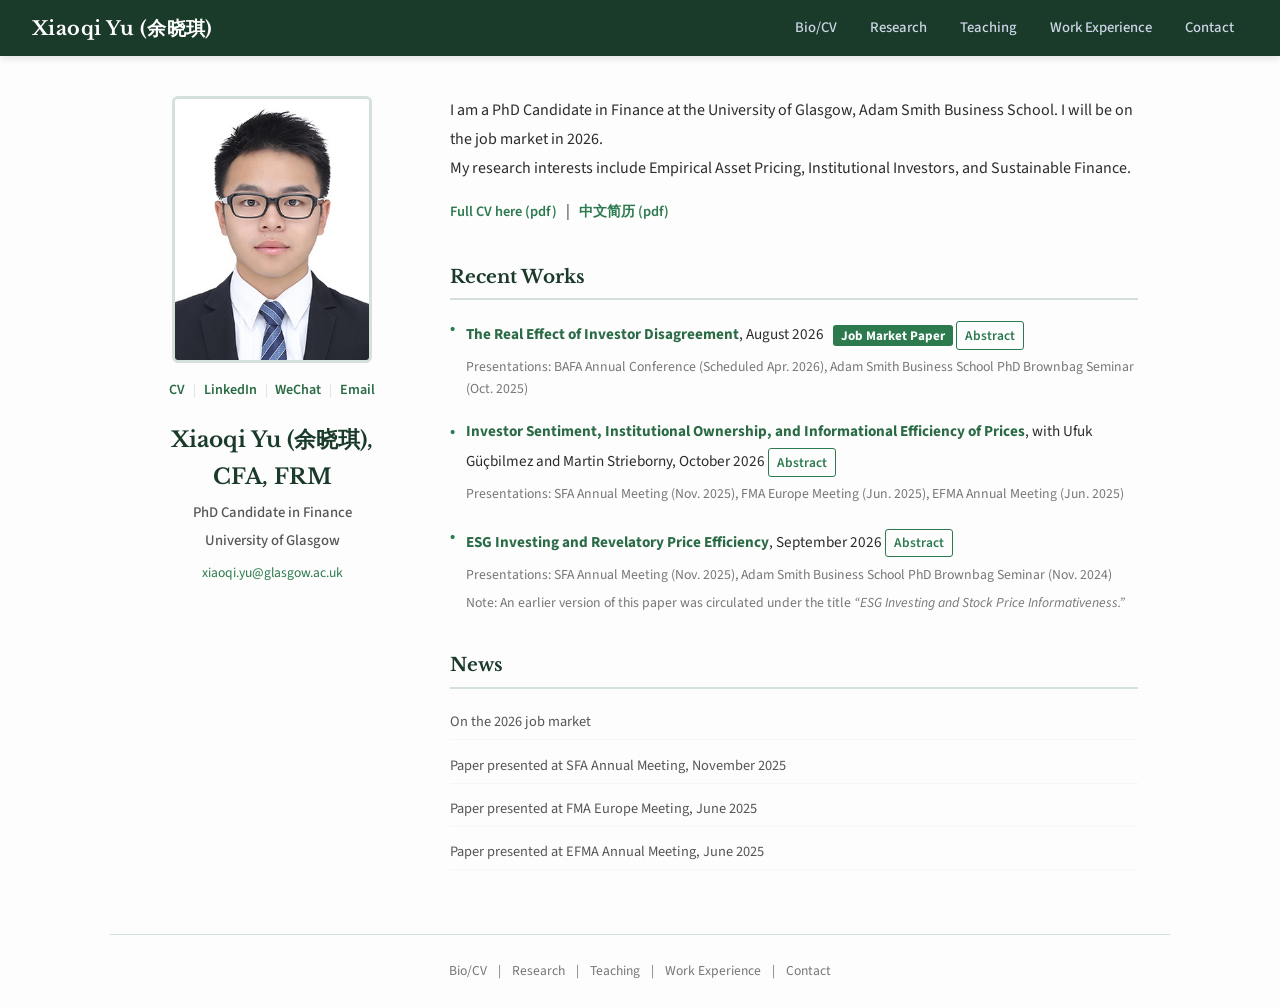
==== commit a77da67d: "font issue for submission status" ====
--- a/index.html
+++ b/index.html
@@ -8,7 +8,7 @@
   <meta name="google-site-verification" content="K_MhqF_qefeetKIPd_zUK1VlYM7wiKwo7QXGpNwXCl8" />
   <meta name="description" content="Academic homepage of Xiaoqi Yu, PhD Candidate in Finance at the University of Glasgow. Research in Asset Pricing, Capital Market Efficiency, and Sustainable Finance.">
   <link rel="preconnect" href="https://fonts.googleapis.com">
-  <link href="https://fonts.googleapis.com/css2?family=Libre+Baskerville:wght@400;700&family=Source+Sans+3:wght@400;500;600;700&display=swap" rel="stylesheet">
+  <link href="https://fonts.googleapis.com/css2?family=Libre+Baskerville:wght@400;700&family=Source+Sans+3:ital,wght@0,400;0,500;0,600;0,700;1,400;1,700&display=swap" rel="stylesheet">
   <link rel="stylesheet" href="style.css">
   <link rel="icon" href="favicon.ico" type="image/x-icon">
   <link rel="apple-touch-icon" href="apple-touch-icon.png">
--- a/style.css
+++ b/style.css
@@ -1,3 +1,4 @@
+
 /* ====== RESET & BASE ====== */
 *, *::before, *::after {
   margin: 0;
@@ -250,10 +251,11 @@
   color: var(--text-light);
 }
 
+/* One-sentence paper overview */
 .paper-list li .paper-detail {
-  font-size: 0.88rem;
-  color: var(--text-muted);
-  font-style: italic;
+  font-size: inherit;
+  color: var(--text);
+  font-style: normal;
   margin-top: 0.2rem;
 }
 
@@ -294,14 +296,25 @@
   display: block;
 }
 
-/* Supplementary information: presentations, submission status, and notes. */
+/* ====== PRESENTATIONS AND NOTES ====== */
+/* Same muted grey styling for both */
 .presentations,
 .paper-note {
   font-size: 0.86rem;
   color: var(--text-muted);
+  font-style: normal;
   margin-top: 0.4rem;
 }
 
+/* ====== SUBMISSION STATUS ====== */
+/* Bold, italic and dark text */
+.paper-list li .submission-status {
+  font-size: 0.90rem;
+  color: var(--text);
+  font-style: italic;
+  font-weight: 700;
+  margin-top: 0.4rem;
+}
 
 /* ====== NEWS LIST ====== */
 .news-list {
